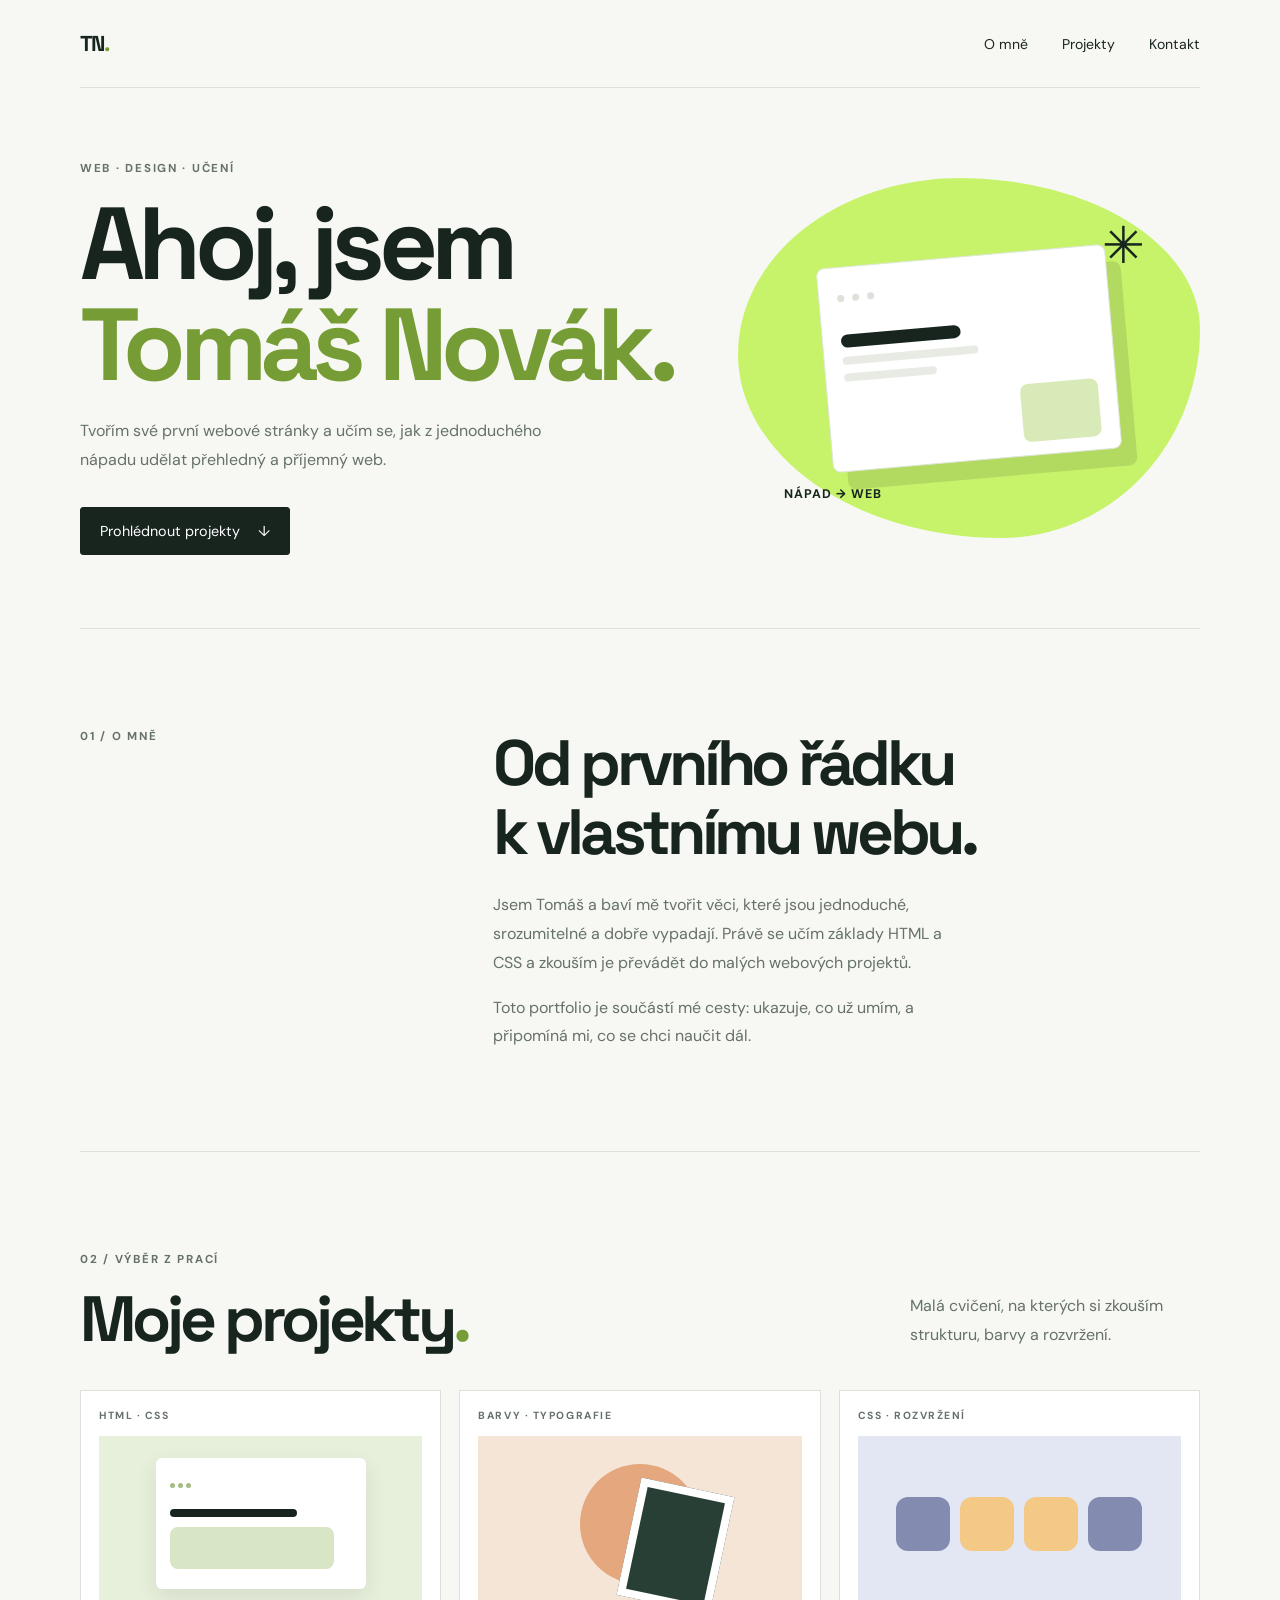
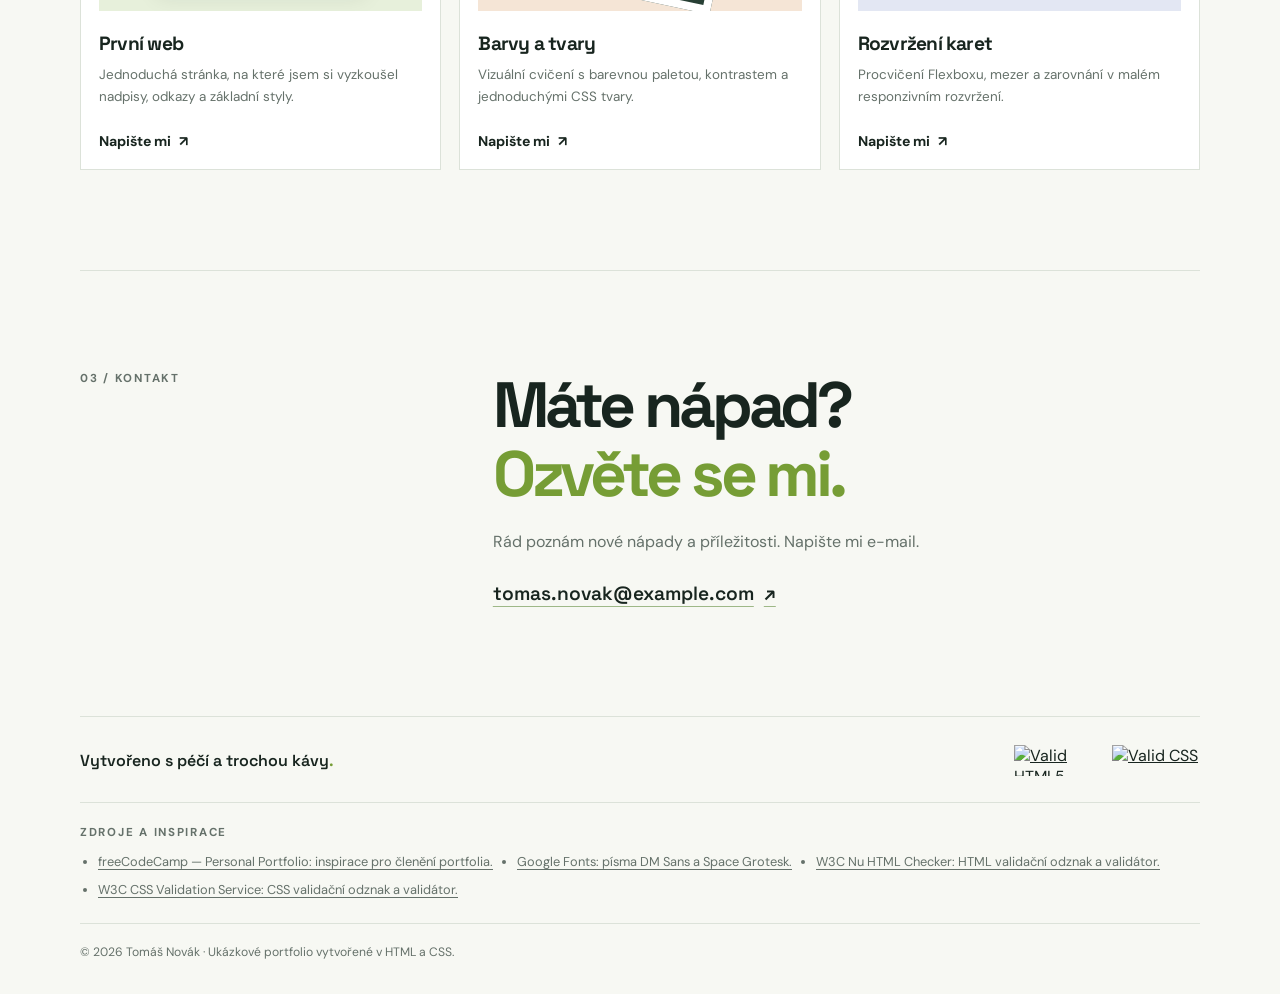
==== index.html @ 4d5adaf0 "first commit" ====
<!doctype html>
<html lang="cs">
  <head>
    <meta charset="utf-8">
    <meta name="viewport" content="width=device-width, initial-scale=1">
    <meta name="description" content="Portfolio Tomáše Nováka — první webové projekty a ukázky práce v HTML a CSS.">
    <meta name="theme-color" content="#f7f8f3">
    <title>Tomáš Novák — webové portfolio</title>
    <link rel="stylesheet" href="style.css">
  </head>
  <body>
    <header class="site-header">
      <a class="brand" href="#uvod" aria-label="Tomáš Novák — úvod">TN<span>.</span></a>
      <nav aria-label="Hlavní navigace">
        <a href="#o-mne">O mně</a>
        <a href="#projekty">Projekty</a>
        <a href="#kontakt">Kontakt</a>
      </nav>
    </header>

    <main>
      <section class="hero" id="uvod">
        <div class="hero-copy">
          <p class="eyebrow">WEB · DESIGN · UČENÍ</p>
          <h1>Ahoj, jsem<br><span>Tomáš Novák.</span></h1>
          <p class="intro">Tvořím své první webové stránky a učím se, jak z jednoduchého nápadu udělat přehledný a příjemný web.</p>
          <a class="button" href="#projekty">Prohlédnout projekty <span aria-hidden="true">↓</span></a>
        </div>
        <div class="hero-art" aria-hidden="true">
          <div class="art-card">
            <span class="art-dot"></span>
            <span class="art-dot"></span>
            <span class="art-dot"></span>
            <div class="art-lines">
              <span></span>
              <span></span>
              <span></span>
            </div>
            <div class="art-block"></div>
          </div>
          <span class="art-spark">✳</span>
          <span class="art-caption">nápad → web</span>
        </div>
      </section>

      <section class="about section" id="o-mne">
        <p class="eyebrow">01 / O MNĚ</p>
        <div>
          <h2>Od prvního řádku<br>k vlastnímu webu.</h2>
          <p class="section-copy">Jsem Tomáš a baví mě tvořit věci, které jsou jednoduché, srozumitelné a dobře vypadají. Právě se učím základy HTML a CSS a zkouším je převádět do malých webových projektů.</p>
          <p class="section-copy">Toto portfolio je součástí mé cesty: ukazuje, co už umím, a připomíná mi, co se chci naučit dál.</p>
        </div>
      </section>

      <section class="projects section" id="projekty">
        <div class="section-heading">
          <div>
            <p class="eyebrow">02 / VÝBĚR Z PRACÍ</p>
            <h2>Moje projekty<span>.</span></h2>
          </div>
          <p class="section-copy">Malá cvičení, na kterých si zkouším strukturu, barvy a rozvržení.</p>
        </div>
        <div class="project-grid">
          <article class="project-card project-one">
            <p class="project-number">HTML · CSS</p>
            <div class="project-visual visual-one" aria-hidden="true">
              <span class="visual-window"><i></i><i></i><i></i><b></b><em></em></span>
            </div>
            <h3>První web</h3>
            <p>Jednoduchá stránka, na které jsem si vyzkoušel nadpisy, odkazy a základní styly.</p>
            <a href="#kontakt">Napište mi <span aria-hidden="true">↗</span></a>
          </article>
          <article class="project-card project-two">
            <p class="project-number">BARVY · TYPOGRAFIE</p>
            <div class="project-visual visual-two" aria-hidden="true">
              <span class="visual-circle"></span>
              <span class="visual-card"></span>
            </div>
            <h3>Barvy a tvary</h3>
            <p>Vizuální cvičení s barevnou paletou, kontrastem a jednoduchými CSS tvary.</p>
            <a href="#kontakt">Napište mi <span aria-hidden="true">↗</span></a>
          </article>
          <article class="project-card project-three">
            <p class="project-number">CSS · ROZVRŽENÍ</p>
            <div class="project-visual visual-three" aria-hidden="true">
              <span class="visual-tile"></span>
              <span class="visual-tile"></span>
              <span class="visual-tile"></span>
              <span class="visual-tile"></span>
            </div>
            <h3>Rozvržení karet</h3>
            <p>Procvičení Flexboxu, mezer a zarovnání v malém responzivním rozvržení.</p>
            <a href="#kontakt">Napište mi <span aria-hidden="true">↗</span></a>
          </article>
        </div>
      </section>

      <section class="contact section" id="kontakt">
        <p class="eyebrow">03 / KONTAKT</p>
        <div class="contact-content">
          <h2>Máte nápad?<br><span>Ozvěte se mi.</span></h2>
          <p>Rád poznám nové nápady a příležitosti. Napište mi e-mail.</p>
          <a class="contact-link" href="mailto:tomas.novak@example.com">tomas.novak@example.com <span aria-hidden="true">↗</span></a>
        </div>
      </section>
    </main>

    <footer class="site-footer">
      <div class="footer-top">
        <p>Vytvořeno s péčí a trochou kávy<span>.</span></p>
        <div class="validation">
          <a href="https://validator.w3.org/nu/" title="Ověřit HTML na W3C">
            <img src="https://www.w3.org/Icons/valid-html5" alt="Valid HTML5" width="88" height="31">
          </a>
          <a href="https://jigsaw.w3.org/css-validator/" title="Ověřit CSS na W3C">
            <img src="https://jigsaw.w3.org/css-validator/images/vcss" alt="Valid CSS" width="88" height="31">
          </a>
        </div>
      </div>
      <div class="sources">
        <p class="eyebrow">ZDROJE A INSPIRACE</p>
        <ul>
          <li><a href="https://personal-portfolio.freecodecamp.rocks/">freeCodeCamp — Personal Portfolio: inspirace pro členění portfolia.</a></li>
          <li><a href="https://fonts.google.com/">Google Fonts: písma DM Sans a Space Grotesk.</a></li>
          <li><a href="https://validator.w3.org/nu/">W3C Nu HTML Checker: HTML validační odznak a validátor.</a></li>
          <li><a href="https://jigsaw.w3.org/css-validator/">W3C CSS Validation Service: CSS validační odznak a validátor.</a></li>
        </ul>
      </div>
      <p class="copyright">© 2026 Tomáš Novák · Ukázkové portfolio vytvořené v HTML a CSS.</p>
    </footer>
  </body>
</html>
---- style.css ----
@import url("https://fonts.googleapis.com/css2?family=DM+Sans:wght@400;500;600;700&family=Space+Grotesk:wght@400;500;600;700&display=swap");

:root {
  color-scheme: light;
  --ink: #18251f;
  --muted: #65716a;
  --paper: #f7f8f3;
  --green: #c7f36b;
  --line: #dce2d9;
  font-family: "DM Sans", sans-serif;
  scroll-behavior: smooth;
}

* {
  box-sizing: border-box;
}

body {
  margin: 0;
  background: var(--paper);
  color: var(--ink);
}

a {
  color: inherit;
}

.site-header,
.site-footer,
main {
  width: min(1120px, calc(100% - 64px));
  margin-inline: auto;
}

.site-header {
  min-height: 88px;
  display: flex;
  align-items: center;
  justify-content: space-between;
  border-bottom: 1px solid var(--line);
}

.brand {
  font-family: "Space Grotesk", sans-serif;
  font-size: 1.35rem;
  font-weight: 700;
  letter-spacing: -0.07em;
  text-decoration: none;
}

.brand:hover {
  color: #769d35;
}

.brand span,
.section-heading h2 span,
.site-footer .footer-top p span {
  color: #769d35;
}

nav {
  display: flex;
  gap: 34px;
}

nav a,
.project-card a {
  font-size: 0.88rem;
  text-decoration: none;
}

nav a:hover,
.project-card a:hover,
.contact-link:hover {
  text-decoration: underline;
  text-underline-offset: 4px;
}

a:focus-visible {
  outline: 3px solid #769d35;
  outline-offset: 4px;
}

.hero {
  min-height: 540px;
  display: grid;
  grid-template-columns: 1.15fr 0.85fr;
  align-items: center;
  gap: 32px;
  padding-block: 70px;
}

.eyebrow,
.project-number {
  margin: 0 0 18px;
  color: var(--muted);
  font-size: 0.72rem;
  font-weight: 700;
  letter-spacing: 0.15em;
}

h1,
h2,
h3,
p {
  margin-top: 0;
}

h1,
h2 {
  font-family: "Space Grotesk", sans-serif;
  letter-spacing: -0.065em;
}

h1 {
  margin-bottom: 22px;
  font-size: clamp(3.6rem, 8vw, 6.7rem);
  line-height: 0.98;
}

h1 span,
.contact h2 span {
  color: #769d35;
}

.intro,
.section-copy {
  max-width: 470px;
  color: var(--muted);
  font-size: 1rem;
  line-height: 1.8;
}

.button {
  display: inline-flex;
  align-items: center;
  gap: 18px;
  margin-top: 16px;
  padding: 14px 19px;
  border: 1px solid var(--ink);
  border-radius: 3px;
  background: var(--ink);
  color: white;
  font-size: 0.9rem;
  text-decoration: none;
  transition: background-color 160ms ease, color 160ms ease;
}

.button:hover {
  background: transparent;
  color: var(--ink);
}

.hero-art {
  position: relative;
  min-height: 360px;
  display: grid;
  place-items: center;
  background: var(--green);
  border-radius: 48% 52% 43% 57% / 49% 42% 58% 51%;
}

.art-card {
  width: min(290px, 72%);
  height: 205px;
  padding: 18px;
  border: 1px solid #dfe6dc;
  border-radius: 8px;
  background: #fff;
  box-shadow: 14px 18px 0 rgb(24 37 31 / 12%);
  transform: rotate(-5deg);
}

.art-dot {
  display: inline-block;
  width: 7px;
  height: 7px;
  margin-right: 4px;
  border-radius: 50%;
  background: #dce2d9;
}

.art-lines {
  display: grid;
  gap: 9px;
  width: 54%;
  margin-top: 28px;
}

.art-lines span,
.art-block {
  display: block;
  height: 8px;
  border-radius: 8px;
  background: #e7ebe3;
}

.art-lines span:first-child {
  width: 88%;
  height: 13px;
  background: var(--ink);
}

.art-lines span:last-child {
  width: 68%;
}

.art-block {
  width: 78px;
  height: 58px;
  margin: 18px 0 0 auto;
  background: #d9eab9;
}

.art-spark {
  position: absolute;
  top: 34px;
  right: 12%;
  font-size: 3.2rem;
}

.art-caption {
  position: absolute;
  bottom: 36px;
  left: 10%;
  font-size: 0.78rem;
  font-weight: 700;
  letter-spacing: 0.08em;
  text-transform: uppercase;
}

.section {
  padding-block: 100px;
  border-top: 1px solid var(--line);
}

.about {
  display: grid;
  grid-template-columns: 0.7fr 1.3fr;
  gap: 32px;
}

h2 {
  margin-bottom: 24px;
  font-size: clamp(2.5rem, 5vw, 4rem);
  line-height: 1.08;
}

.about .section-copy + .section-copy {
  margin-bottom: 0;
}

.section-heading {
  display: flex;
  align-items: end;
  justify-content: space-between;
  gap: 32px;
  margin-bottom: 36px;
}

.section-heading h2 {
  margin-bottom: 0;
}

.section-heading .section-copy {
  max-width: 290px;
  margin-bottom: 5px;
}

.project-grid {
  display: grid;
  grid-template-columns: repeat(3, 1fr);
  gap: 18px;
}

.project-card {
  padding: 18px;
  border: 1px solid var(--line);
  background: #fff;
  transition: border-color 160ms ease, transform 160ms ease;
}

.project-card:hover {
  border-color: #9eb887;
  transform: translateY(-4px);
}

.project-number {
  margin-bottom: 14px;
  font-size: 0.65rem;
}

.project-visual {
  height: 175px;
  display: flex;
  align-items: center;
  justify-content: center;
  overflow: hidden;
  margin-bottom: 20px;
}

.visual-one {
  background: #e7f0db;
}

.visual-window {
  position: relative;
  width: 65%;
  height: 75%;
  padding: 14px;
  border-radius: 6px;
  background: white;
  box-shadow: 0 8px 22px rgb(24 37 31 / 9%);
}

.visual-window i {
  display: inline-block;
  width: 5px;
  height: 5px;
  margin-right: 3px;
  border-radius: 50%;
  background: #a4bc83;
}

.visual-window b,
.visual-window em {
  display: block;
  width: 70%;
  height: 8px;
  margin-top: 16px;
  border-radius: 8px;
  background: var(--ink);
}

.visual-window em {
  width: 90%;
  height: 42px;
  margin-top: 10px;
  background: #d8e6c6;
}

.visual-two {
  position: relative;
  background: #f5e5d6;
}

.visual-circle {
  width: 120px;
  height: 120px;
  border-radius: 50%;
  background: #e4a77e;
}

.visual-card {
  position: absolute;
  width: 95px;
  height: 120px;
  margin: 45px 0 0 72px;
  border: 8px solid white;
  background: #273f34;
  transform: rotate(12deg);
}

.visual-three {
  flex-wrap: wrap;
  gap: 10px;
  padding: 30px;
  background: #e3e7f3;
}

.visual-tile {
  width: 54px;
  height: 54px;
  border-radius: 12px;
  background: #848bb0;
}

.visual-tile:nth-child(2),
.visual-tile:nth-child(3) {
  background: #f4c985;
}

.project-card h3 {
  margin-bottom: 8px;
  font-family: "Space Grotesk", sans-serif;
  font-size: 1.2rem;
  letter-spacing: -0.04em;
}

.project-card > p:not(.project-number) {
  min-height: 48px;
  margin-bottom: 18px;
  color: var(--muted);
  font-size: 0.84rem;
  line-height: 1.6;
}

.project-card a {
  display: inline-flex;
  gap: 8px;
  font-weight: 700;
}

.contact {
  display: grid;
  grid-template-columns: 0.7fr 1.3fr;
  gap: 32px;
  padding-bottom: 110px;
}

.contact h2 {
  margin-bottom: 18px;
}

.contact-content > p {
  color: var(--muted);
  line-height: 1.7;
}

.contact-link {
  display: inline-flex;
  gap: 10px;
  margin-top: 10px;
  font-family: "Space Grotesk", sans-serif;
  font-size: 1.2rem;
  font-weight: 600;
  text-decoration-color: #9eb887;
  text-underline-offset: 6px;
}

.site-footer {
  padding-block: 28px 34px;
  border-top: 1px solid var(--line);
}

.footer-top {
  display: flex;
  align-items: center;
  justify-content: space-between;
  gap: 24px;
  padding-bottom: 26px;
}

.footer-top > p {
  margin: 0;
  font-family: "Space Grotesk", sans-serif;
  font-weight: 600;
}

.validation {
  display: flex;
  align-items: center;
  gap: 10px;
}

.validation img {
  display: block;
  width: 88px;
  height: 31px;
}

.sources {
  padding: 22px 0;
  border-top: 1px solid var(--line);
  border-bottom: 1px solid var(--line);
}

.sources .eyebrow {
  margin-bottom: 12px;
}

.sources ul {
  display: flex;
  flex-wrap: wrap;
  gap: 8px 24px;
  margin: 0;
  padding-left: 18px;
  color: var(--muted);
  font-size: 0.8rem;
  line-height: 1.6;
}

.sources a {
  text-underline-offset: 3px;
}

.copyright {
  margin: 20px 0 0;
  color: var(--muted);
  font-size: 0.76rem;
}

@media (max-width: 760px) {
  .site-header,
  .site-footer,
  main {
    width: min(100% - 36px, 560px);
  }

  .site-header {
    min-height: 72px;
  }

  nav {
    gap: 16px;
  }

  nav a {
    font-size: 0.78rem;
  }

  .hero {
    min-height: auto;
    grid-template-columns: 1fr;
    padding-block: 64px;
  }

  .hero-art {
    min-height: 300px;
    margin-top: 18px;
  }

  .section {
    padding-block: 70px;
  }

  .about,
  .contact {
    grid-template-columns: 1fr;
    gap: 16px;
  }

  .section-heading {
    align-items: start;
    flex-direction: column;
    gap: 12px;
  }

  .project-grid {
    grid-template-columns: 1fr;
  }

  .project-visual {
    height: 210px;
  }
}

@media (max-width: 420px) {
  .site-header,
  .site-footer,
  main {
    width: calc(100% - 32px);
  }

  nav {
    gap: 11px;
  }

  nav a {
    font-size: 0.72rem;
  }

  .footer-top {
    align-items: flex-start;
    flex-direction: column;
  }

  .sources ul {
    flex-direction: column;
  }
}

@media (prefers-reduced-motion: reduce) {
  *,
  *::before,
  *::after {
    scroll-behavior: auto !important;
    transition-duration: 0.01ms !important;
  }
}
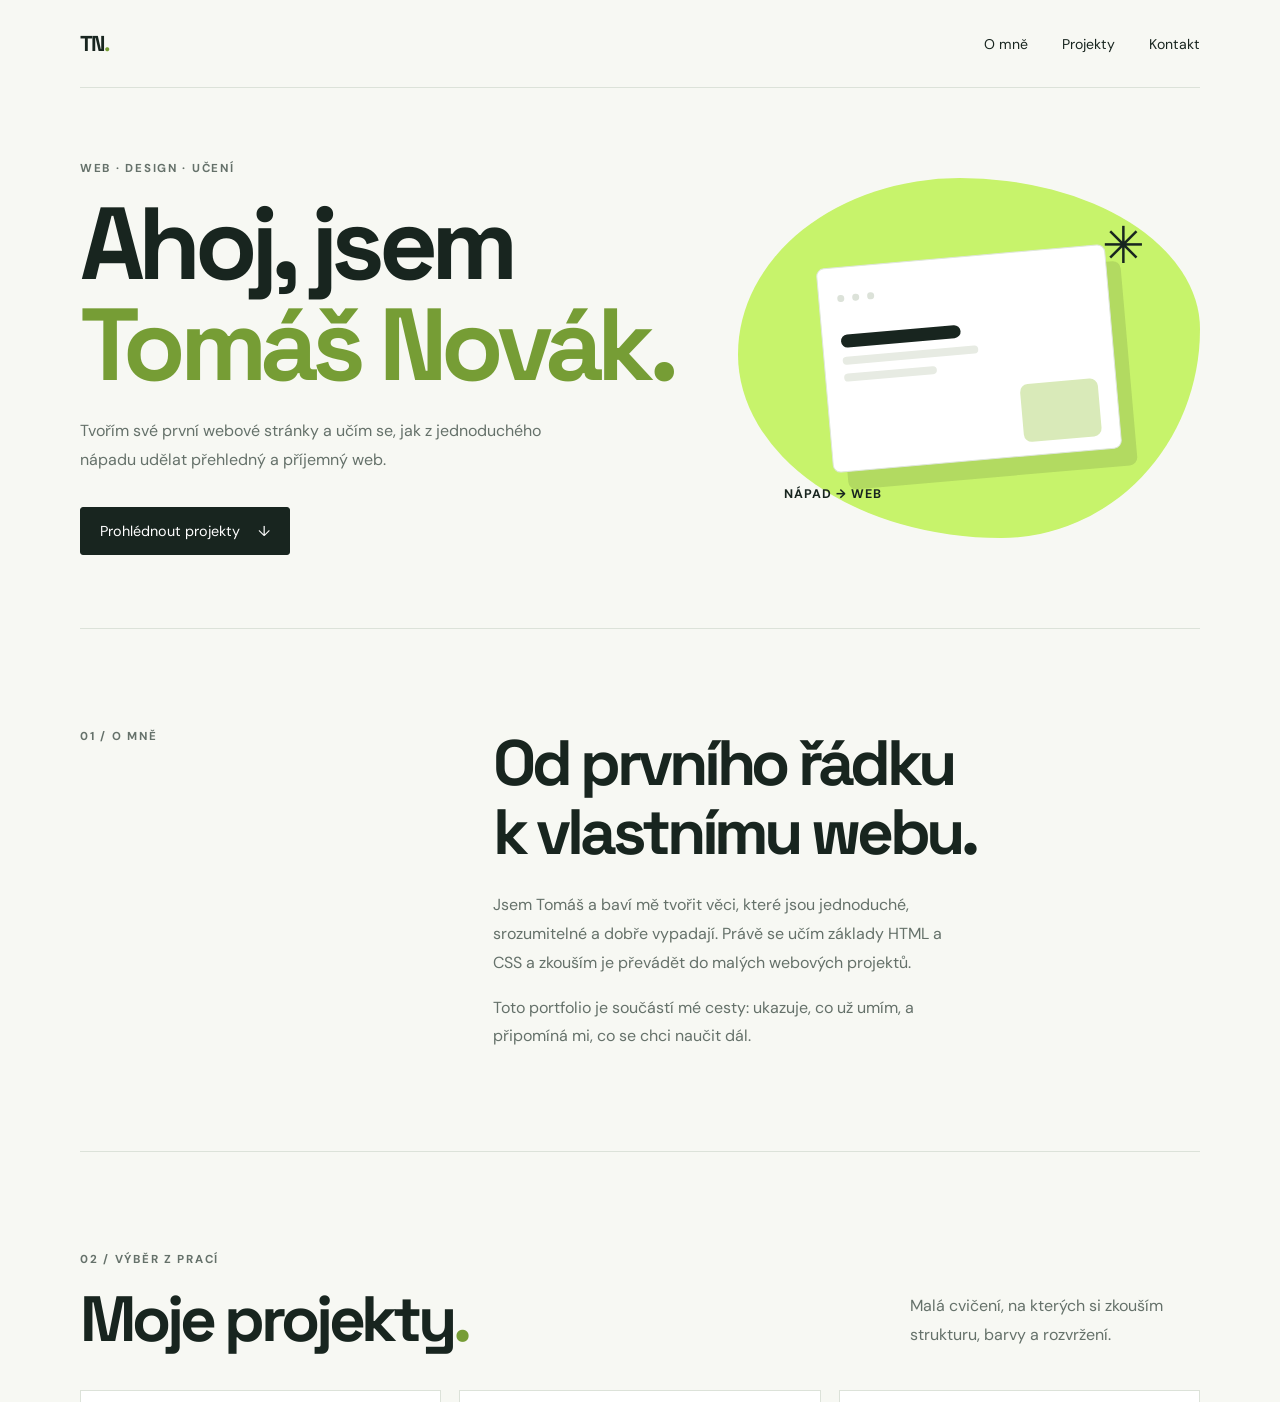
==== commit ad222f09: "update website" ====
--- a/index.html
+++ b/index.html
@@ -3,130 +3,10 @@
   <head>
     <meta charset="utf-8">
     <meta name="viewport" content="width=device-width, initial-scale=1">
-    <meta name="description" content="Portfolio Tomáše Nováka — první webové projekty a ukázky práce v HTML a CSS.">
-    <meta name="theme-color" content="#f7f8f3">
-    <title>Tomáš Novák — webové portfolio</title>
-    <link rel="stylesheet" href="style.css">
+    <meta http-equiv="refresh" content="0; url=portfolio.html">
+    <title>Přesměrování na portfolio</title>
   </head>
   <body>
-    <header class="site-header">
-      <a class="brand" href="#uvod" aria-label="Tomáš Novák — úvod">TN<span>.</span></a>
-      <nav aria-label="Hlavní navigace">
-        <a href="#o-mne">O mně</a>
-        <a href="#projekty">Projekty</a>
-        <a href="#kontakt">Kontakt</a>
-      </nav>
-    </header>
-
-    <main>
-      <section class="hero" id="uvod">
-        <div class="hero-copy">
-          <p class="eyebrow">WEB · DESIGN · UČENÍ</p>
-          <h1>Ahoj, jsem<br><span>Tomáš Novák.</span></h1>
-          <p class="intro">Tvořím své první webové stránky a učím se, jak z jednoduchého nápadu udělat přehledný a příjemný web.</p>
-          <a class="button" href="#projekty">Prohlédnout projekty <span aria-hidden="true">↓</span></a>
-        </div>
-        <div class="hero-art" aria-hidden="true">
-          <div class="art-card">
-            <span class="art-dot"></span>
-            <span class="art-dot"></span>
-            <span class="art-dot"></span>
-            <div class="art-lines">
-              <span></span>
-              <span></span>
-              <span></span>
-            </div>
-            <div class="art-block"></div>
-          </div>
-          <span class="art-spark">✳</span>
-          <span class="art-caption">nápad → web</span>
-        </div>
-      </section>
-
-      <section class="about section" id="o-mne">
-        <p class="eyebrow">01 / O MNĚ</p>
-        <div>
-          <h2>Od prvního řádku<br>k vlastnímu webu.</h2>
-          <p class="section-copy">Jsem Tomáš a baví mě tvořit věci, které jsou jednoduché, srozumitelné a dobře vypadají. Právě se učím základy HTML a CSS a zkouším je převádět do malých webových projektů.</p>
-          <p class="section-copy">Toto portfolio je součástí mé cesty: ukazuje, co už umím, a připomíná mi, co se chci naučit dál.</p>
-        </div>
-      </section>
-
-      <section class="projects section" id="projekty">
-        <div class="section-heading">
-          <div>
-            <p class="eyebrow">02 / VÝBĚR Z PRACÍ</p>
-            <h2>Moje projekty<span>.</span></h2>
-          </div>
-          <p class="section-copy">Malá cvičení, na kterých si zkouším strukturu, barvy a rozvržení.</p>
-        </div>
-        <div class="project-grid">
-          <article class="project-card project-one">
-            <p class="project-number">HTML · CSS</p>
-            <div class="project-visual visual-one" aria-hidden="true">
-              <span class="visual-window"><i></i><i></i><i></i><b></b><em></em></span>
-            </div>
-            <h3>První web</h3>
-            <p>Jednoduchá stránka, na které jsem si vyzkoušel nadpisy, odkazy a základní styly.</p>
-            <a href="#kontakt">Napište mi <span aria-hidden="true">↗</span></a>
-          </article>
-          <article class="project-card project-two">
-            <p class="project-number">BARVY · TYPOGRAFIE</p>
-            <div class="project-visual visual-two" aria-hidden="true">
-              <span class="visual-circle"></span>
-              <span class="visual-card"></span>
-            </div>
-            <h3>Barvy a tvary</h3>
-            <p>Vizuální cvičení s barevnou paletou, kontrastem a jednoduchými CSS tvary.</p>
-            <a href="#kontakt">Napište mi <span aria-hidden="true">↗</span></a>
-          </article>
-          <article class="project-card project-three">
-            <p class="project-number">CSS · ROZVRŽENÍ</p>
-            <div class="project-visual visual-three" aria-hidden="true">
-              <span class="visual-tile"></span>
-              <span class="visual-tile"></span>
-              <span class="visual-tile"></span>
-              <span class="visual-tile"></span>
-            </div>
-            <h3>Rozvržení karet</h3>
-            <p>Procvičení Flexboxu, mezer a zarovnání v malém responzivním rozvržení.</p>
-            <a href="#kontakt">Napište mi <span aria-hidden="true">↗</span></a>
-          </article>
-        </div>
-      </section>
-
-      <section class="contact section" id="kontakt">
-        <p class="eyebrow">03 / KONTAKT</p>
-        <div class="contact-content">
-          <h2>Máte nápad?<br><span>Ozvěte se mi.</span></h2>
-          <p>Rád poznám nové nápady a příležitosti. Napište mi e-mail.</p>
-          <a class="contact-link" href="mailto:tomas.novak@example.com">tomas.novak@example.com <span aria-hidden="true">↗</span></a>
-        </div>
-      </section>
-    </main>
-
-    <footer class="site-footer">
-      <div class="footer-top">
-        <p>Vytvořeno s péčí a trochou kávy<span>.</span></p>
-        <div class="validation">
-          <a href="https://validator.w3.org/nu/" title="Ověřit HTML na W3C">
-            <img src="https://www.w3.org/Icons/valid-html5" alt="Valid HTML5" width="88" height="31">
-          </a>
-          <a href="https://jigsaw.w3.org/css-validator/" title="Ověřit CSS na W3C">
-            <img src="https://jigsaw.w3.org/css-validator/images/vcss" alt="Valid CSS" width="88" height="31">
-          </a>
-        </div>
-      </div>
-      <div class="sources">
-        <p class="eyebrow">ZDROJE A INSPIRACE</p>
-        <ul>
-          <li><a href="https://personal-portfolio.freecodecamp.rocks/">freeCodeCamp — Personal Portfolio: inspirace pro členění portfolia.</a></li>
-          <li><a href="https://fonts.google.com/">Google Fonts: písma DM Sans a Space Grotesk.</a></li>
-          <li><a href="https://validator.w3.org/nu/">W3C Nu HTML Checker: HTML validační odznak a validátor.</a></li>
-          <li><a href="https://jigsaw.w3.org/css-validator/">W3C CSS Validation Service: CSS validační odznak a validátor.</a></li>
-        </ul>
-      </div>
-      <p class="copyright">© 2026 Tomáš Novák · Ukázkové portfolio vytvořené v HTML a CSS.</p>
-    </footer>
+    <p>Pokračujte na <a href="portfolio.html">portfolio Tomáše Nováka</a>.</p>
   </body>
 </html>
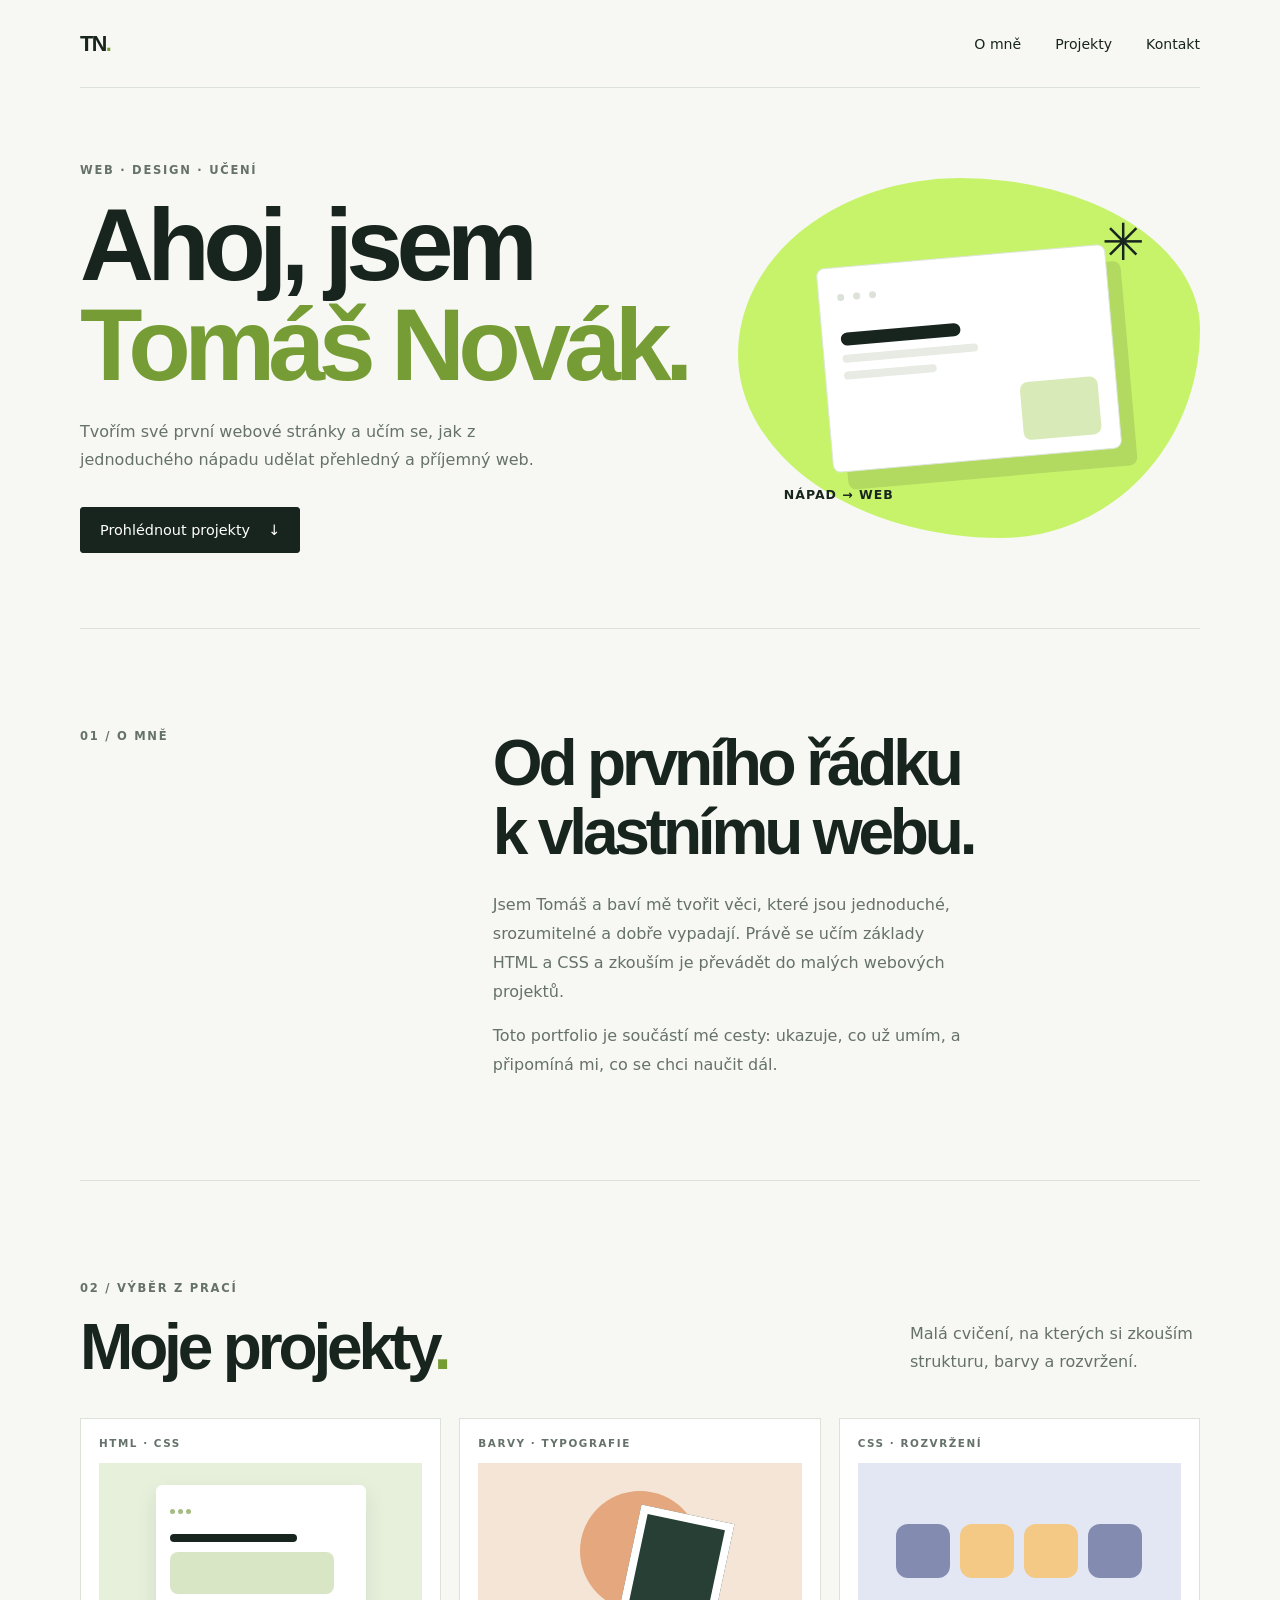
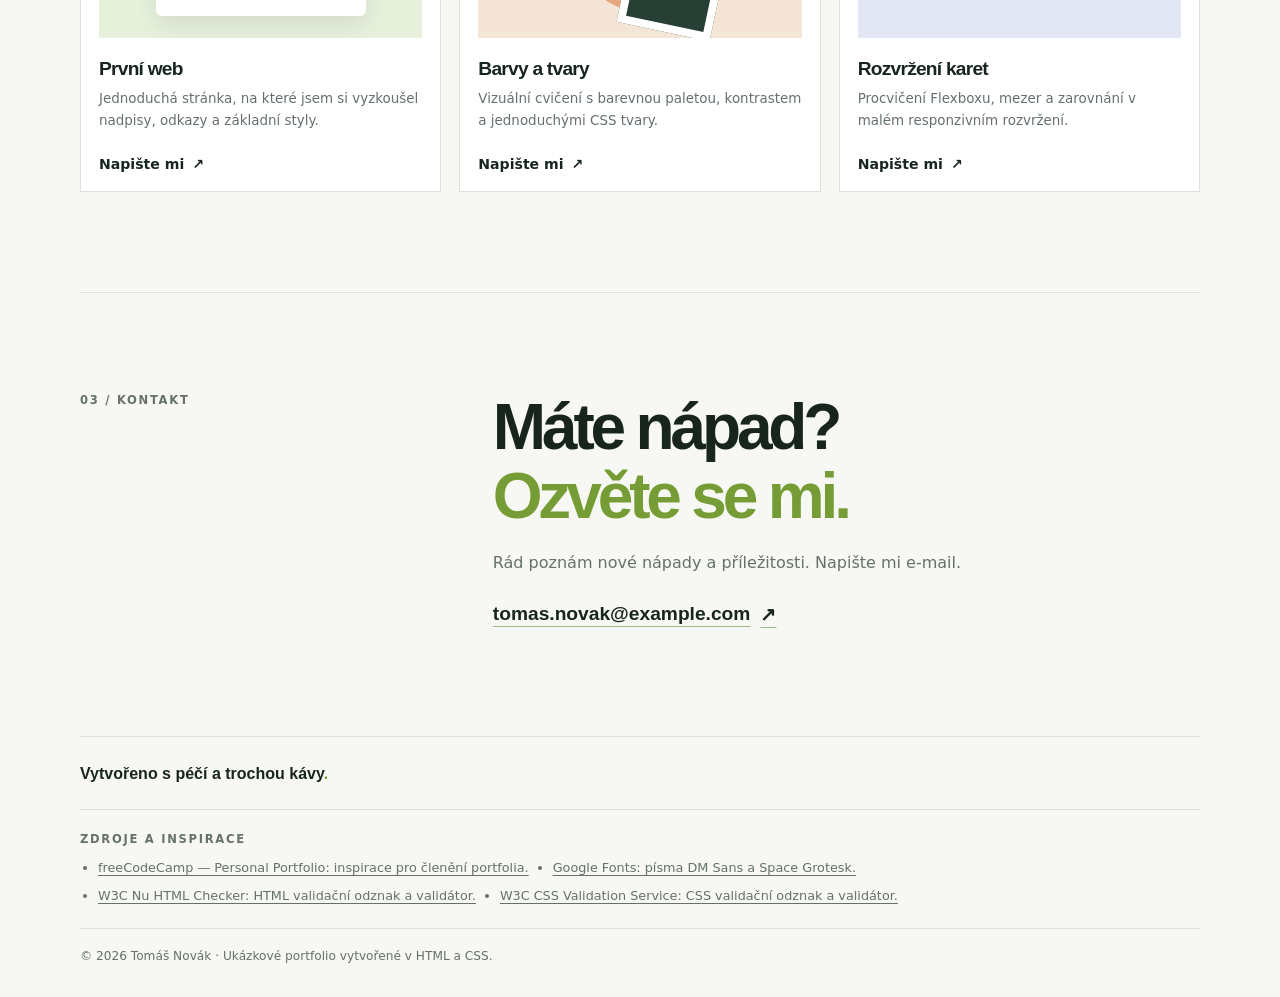
==== commit a0ad1534: "změna na responzivní stránku" ====
--- a/index.html
+++ b/index.html
@@ -3,10 +3,122 @@
   <head>
     <meta charset="utf-8">
     <meta name="viewport" content="width=device-width, initial-scale=1">
-    <meta http-equiv="refresh" content="0; url=portfolio.html">
-    <title>Přesměrování na portfolio</title>
+    <meta name="description" content="Portfolio Tomáše Nováka — první webové projekty a ukázky práce v HTML a CSS.">
+    <meta name="theme-color" content="#f7f8f3">
+    <title>Tomáš Novák — webové portfolio</title>
+    <link rel="stylesheet" href="./style.css">
   </head>
   <body>
-    <p>Pokračujte na <a href="portfolio.html">portfolio Tomáše Nováka</a>.</p>
+    <header class="site-header">
+      <a class="brand" href="#uvod" aria-label="Tomáš Novák — úvod">TN<span>.</span></a>
+      <nav aria-label="Hlavní navigace">
+        <a href="#o-mne">O mně</a>
+        <a href="#projekty">Projekty</a>
+        <a href="#kontakt">Kontakt</a>
+      </nav>
+    </header>
+
+    <main>
+      <section class="hero" id="uvod">
+        <div class="hero-copy">
+          <p class="eyebrow">WEB · DESIGN · UČENÍ</p>
+          <h1>Ahoj, jsem<br><span>Tomáš Novák.</span></h1>
+          <p class="intro">Tvořím své první webové stránky a učím se, jak z jednoduchého nápadu udělat přehledný a příjemný web.</p>
+          <a class="button" href="#projekty">Prohlédnout projekty <span aria-hidden="true">↓</span></a>
+        </div>
+        <div class="hero-art" aria-hidden="true">
+          <div class="art-card">
+            <span class="art-dot"></span>
+            <span class="art-dot"></span>
+            <span class="art-dot"></span>
+            <div class="art-lines">
+              <span></span>
+              <span></span>
+              <span></span>
+            </div>
+            <div class="art-block"></div>
+          </div>
+          <span class="art-spark">✳</span>
+          <span class="art-caption">nápad → web</span>
+        </div>
+      </section>
+
+      <section class="about section" id="o-mne">
+        <p class="eyebrow">01 / O MNĚ</p>
+        <div>
+          <h2>Od prvního řádku<br>k vlastnímu webu.</h2>
+          <p class="section-copy">Jsem Tomáš a baví mě tvořit věci, které jsou jednoduché, srozumitelné a dobře vypadají. Právě se učím základy HTML a CSS a zkouším je převádět do malých webových projektů.</p>
+          <p class="section-copy">Toto portfolio je součástí mé cesty: ukazuje, co už umím, a připomíná mi, co se chci naučit dál.</p>
+        </div>
+      </section>
+
+      <section class="projects section" id="projekty">
+        <div class="section-heading">
+          <div>
+            <p class="eyebrow">02 / VÝBĚR Z PRACÍ</p>
+            <h2>Moje projekty<span>.</span></h2>
+          </div>
+          <p class="section-copy">Malá cvičení, na kterých si zkouším strukturu, barvy a rozvržení.</p>
+        </div>
+        <div class="project-grid">
+          <article class="project-card project-one">
+            <p class="project-number">HTML · CSS</p>
+            <div class="project-visual visual-one" aria-hidden="true">
+              <span class="visual-window"><i></i><i></i><i></i><b></b><em></em></span>
+            </div>
+            <h3>První web</h3>
+            <p>Jednoduchá stránka, na které jsem si vyzkoušel nadpisy, odkazy a základní styly.</p>
+            <a href="#kontakt">Napište mi <span aria-hidden="true">↗</span></a>
+          </article>
+          <article class="project-card project-two">
+            <p class="project-number">BARVY · TYPOGRAFIE</p>
+            <div class="project-visual visual-two" aria-hidden="true">
+              <span class="visual-circle"></span>
+              <span class="visual-card"></span>
+            </div>
+            <h3>Barvy a tvary</h3>
+            <p>Vizuální cvičení s barevnou paletou, kontrastem a jednoduchými CSS tvary.</p>
+            <a href="#kontakt">Napište mi <span aria-hidden="true">↗</span></a>
+          </article>
+          <article class="project-card project-three">
+            <p class="project-number">CSS · ROZVRŽENÍ</p>
+            <div class="project-visual visual-three" aria-hidden="true">
+              <span class="visual-tile"></span>
+              <span class="visual-tile"></span>
+              <span class="visual-tile"></span>
+              <span class="visual-tile"></span>
+            </div>
+            <h3>Rozvržení karet</h3>
+            <p>Procvičení Flexboxu, mezer a zarovnání v malém responzivním rozvržení.</p>
+            <a href="#kontakt">Napište mi <span aria-hidden="true">↗</span></a>
+          </article>
+        </div>
+      </section>
+
+      <section class="contact section" id="kontakt">
+        <p class="eyebrow">03 / KONTAKT</p>
+        <div class="contact-content">
+          <h2>Máte nápad?<br><span>Ozvěte se mi.</span></h2>
+          <p>Rád poznám nové nápady a příležitosti. Napište mi e-mail.</p>
+          <a class="contact-link" href="mailto:tomas.novak@example.com">tomas.novak@example.com <span aria-hidden="true">↗</span></a>
+        </div>
+      </section>
+    </main>
+
+    <footer class="site-footer">
+      <div class="footer-top">
+        <p>Vytvořeno s péčí a trochou kávy<span>.</span></p>
+      </div>
+      <div class="sources">
+        <p class="eyebrow">ZDROJE A INSPIRACE</p>
+        <ul>
+          <li><a href="https://personal-portfolio.freecodecamp.rocks/">freeCodeCamp — Personal Portfolio: inspirace pro členění portfolia.</a></li>
+          <li><a href="https://fonts.google.com/">Google Fonts: písma DM Sans a Space Grotesk.</a></li>
+          <li><a href="https://validator.w3.org/nu/">W3C Nu HTML Checker: HTML validační odznak a validátor.</a></li>
+          <li><a href="https://jigsaw.w3.org/css-validator/">W3C CSS Validation Service: CSS validační odznak a validátor.</a></li>
+        </ul>
+      </div>
+      <p class="copyright">© 2026 Tomáš Novák · Ukázkové portfolio vytvořené v HTML a CSS.</p>
+    </footer>
   </body>
 </html>
--- a/style.css
+++ b/style.css
@@ -0,0 +1,585 @@
+:root {
+  color-scheme: light;
+  --ink: #18251f;
+  --muted: #65716a;
+  --paper: #f7f8f3;
+  --green: #c7f36b;
+  --line: #dce2d9;
+  font-family: "DM Sans", system-ui, -apple-system, "Segoe UI", sans-serif;
+  scroll-behavior: smooth;
+}
+
+* {
+  box-sizing: border-box;
+}
+
+body {
+  margin: 0;
+  background: var(--paper);
+  color: var(--ink);
+}
+
+a {
+  color: inherit;
+}
+
+.site-header,
+.site-footer,
+main {
+  width: min(1120px, calc(100% - 64px));
+  margin-inline: auto;
+}
+
+.site-header {
+  min-height: 88px;
+  display: flex;
+  align-items: center;
+  justify-content: space-between;
+  border-bottom: 1px solid var(--line);
+}
+
+.brand {
+  font-family: "Space Grotesk", sans-serif;
+  font-size: 1.35rem;
+  font-weight: 700;
+  letter-spacing: -0.07em;
+  text-decoration: none;
+}
+
+.brand:hover {
+  color: #769d35;
+}
+
+.brand span,
+.section-heading h2 span,
+.site-footer .footer-top p span {
+  color: #769d35;
+}
+
+nav {
+  display: flex;
+  gap: 34px;
+}
+
+nav a,
+.project-card a {
+  font-size: 0.88rem;
+  text-decoration: none;
+}
+
+nav a:hover,
+.project-card a:hover,
+.contact-link:hover {
+  text-decoration: underline;
+  text-underline-offset: 4px;
+}
+
+a:focus-visible {
+  outline: 3px solid #769d35;
+  outline-offset: 4px;
+}
+
+.hero {
+  min-height: 540px;
+  display: grid;
+  grid-template-columns: 1.15fr 0.85fr;
+  align-items: center;
+  gap: 32px;
+  padding-block: 70px;
+}
+
+.eyebrow,
+.project-number {
+  margin: 0 0 18px;
+  color: var(--muted);
+  font-size: 0.72rem;
+  font-weight: 700;
+  letter-spacing: 0.15em;
+}
+
+h1,
+h2,
+h3,
+p {
+  margin-top: 0;
+}
+
+h1,
+h2 {
+  font-family: "Space Grotesk", "Segoe UI", sans-serif;
+  letter-spacing: -0.065em;
+}
+
+h1 {
+  margin-bottom: 22px;
+  font-size: clamp(3.6rem, 8vw, 6.7rem);
+  line-height: 0.98;
+}
+
+h1 span,
+.contact h2 span {
+  color: #769d35;
+}
+
+.intro,
+.section-copy {
+  max-width: 470px;
+  color: var(--muted);
+  font-size: 1rem;
+  line-height: 1.8;
+}
+
+.button {
+  display: inline-flex;
+  align-items: center;
+  gap: 18px;
+  margin-top: 16px;
+  padding: 14px 19px;
+  border: 1px solid var(--ink);
+  border-radius: 3px;
+  background: var(--ink);
+  color: white;
+  font-size: 0.9rem;
+  text-decoration: none;
+  transition: background-color 160ms ease, color 160ms ease;
+}
+
+.button:hover {
+  background: transparent;
+  color: var(--ink);
+}
+
+.hero-art {
+  position: relative;
+  min-height: 360px;
+  display: grid;
+  place-items: center;
+  background: var(--green);
+  border-radius: 48% 52% 43% 57% / 49% 42% 58% 51%;
+}
+
+.art-card {
+  width: min(290px, 72%);
+  height: 205px;
+  padding: 18px;
+  border: 1px solid #dfe6dc;
+  border-radius: 8px;
+  background: #fff;
+  box-shadow: 14px 18px 0 rgb(24 37 31 / 12%);
+  transform: rotate(-5deg);
+}
+
+.art-dot {
+  display: inline-block;
+  width: 7px;
+  height: 7px;
+  margin-right: 4px;
+  border-radius: 50%;
+  background: #dce2d9;
+}
+
+.art-lines {
+  display: grid;
+  gap: 9px;
+  width: 54%;
+  margin-top: 28px;
+}
+
+.art-lines span,
+.art-block {
+  display: block;
+  height: 8px;
+  border-radius: 8px;
+  background: #e7ebe3;
+}
+
+.art-lines span:first-child {
+  width: 88%;
+  height: 13px;
+  background: var(--ink);
+}
+
+.art-lines span:last-child {
+  width: 68%;
+}
+
+.art-block {
+  width: 78px;
+  height: 58px;
+  margin: 18px 0 0 auto;
+  background: #d9eab9;
+}
+
+.art-spark {
+  position: absolute;
+  top: 34px;
+  right: 12%;
+  font-size: 3.2rem;
+}
+
+.art-caption {
+  position: absolute;
+  bottom: 36px;
+  left: 10%;
+  font-size: 0.78rem;
+  font-weight: 700;
+  letter-spacing: 0.08em;
+  text-transform: uppercase;
+}
+
+.section {
+  padding-block: 100px;
+  border-top: 1px solid var(--line);
+}
+
+.about {
+  display: grid;
+  grid-template-columns: 0.7fr 1.3fr;
+  gap: 32px;
+}
+
+h2 {
+  margin-bottom: 24px;
+  font-size: clamp(2.5rem, 5vw, 4rem);
+  line-height: 1.08;
+}
+
+.about .section-copy + .section-copy {
+  margin-bottom: 0;
+}
+
+.section-heading {
+  display: flex;
+  align-items: end;
+  justify-content: space-between;
+  gap: 32px;
+  margin-bottom: 36px;
+}
+
+.section-heading h2 {
+  margin-bottom: 0;
+}
+
+.section-heading .section-copy {
+  max-width: 290px;
+  margin-bottom: 5px;
+}
+
+.project-grid {
+  display: grid;
+  grid-template-columns: repeat(3, 1fr);
+  gap: 18px;
+}
+
+.project-card {
+  padding: 18px;
+  border: 1px solid var(--line);
+  background: #fff;
+  transition: border-color 160ms ease, transform 160ms ease;
+}
+
+.project-card:hover {
+  border-color: #9eb887;
+  transform: translateY(-4px);
+}
+
+.project-number {
+  margin-bottom: 14px;
+  font-size: 0.65rem;
+}
+
+.project-visual {
+  height: 175px;
+  display: flex;
+  align-items: center;
+  justify-content: center;
+  overflow: hidden;
+  margin-bottom: 20px;
+}
+
+.visual-one {
+  background: #e7f0db;
+}
+
+.visual-window {
+  position: relative;
+  width: 65%;
+  height: 75%;
+  padding: 14px;
+  border-radius: 6px;
+  background: white;
+  box-shadow: 0 8px 22px rgb(24 37 31 / 9%);
+}
+
+.visual-window i {
+  display: inline-block;
+  width: 5px;
+  height: 5px;
+  margin-right: 3px;
+  border-radius: 50%;
+  background: #a4bc83;
+}
+
+.visual-window b,
+.visual-window em {
+  display: block;
+  width: 70%;
+  height: 8px;
+  margin-top: 16px;
+  border-radius: 8px;
+  background: var(--ink);
+}
+
+.visual-window em {
+  width: 90%;
+  height: 42px;
+  margin-top: 10px;
+  background: #d8e6c6;
+}
+
+.visual-two {
+  position: relative;
+  background: #f5e5d6;
+}
+
+.visual-circle {
+  width: 120px;
+  height: 120px;
+  border-radius: 50%;
+  background: #e4a77e;
+}
+
+.visual-card {
+  position: absolute;
+  width: 95px;
+  height: 120px;
+  margin: 45px 0 0 72px;
+  border: 8px solid white;
+  background: #273f34;
+  transform: rotate(12deg);
+}
+
+.visual-three {
+  flex-wrap: wrap;
+  gap: 10px;
+  padding: 30px;
+  background: #e3e7f3;
+}
+
+.visual-tile {
+  width: 54px;
+  height: 54px;
+  border-radius: 12px;
+  background: #848bb0;
+}
+
+.visual-tile:nth-child(2),
+.visual-tile:nth-child(3) {
+  background: #f4c985;
+}
+
+.project-card h3 {
+  margin-bottom: 8px;
+  font-family: "Space Grotesk", "Segoe UI", sans-serif;
+  font-size: 1.2rem;
+  letter-spacing: -0.04em;
+}
+
+.project-card > p:not(.project-number) {
+  min-height: 48px;
+  margin-bottom: 18px;
+  color: var(--muted);
+  font-size: 0.84rem;
+  line-height: 1.6;
+}
+
+.project-card a {
+  display: inline-flex;
+  gap: 8px;
+  font-weight: 700;
+}
+
+.contact {
+  display: grid;
+  grid-template-columns: 0.7fr 1.3fr;
+  gap: 32px;
+  padding-bottom: 110px;
+}
+
+.contact h2 {
+  margin-bottom: 18px;
+}
+
+.contact-content > p {
+  color: var(--muted);
+  line-height: 1.7;
+}
+
+.contact-link {
+  display: inline-flex;
+  gap: 10px;
+  margin-top: 10px;
+  font-family: "Space Grotesk", "Segoe UI", sans-serif;
+  font-size: 1.2rem;
+  font-weight: 600;
+  text-decoration-color: #9eb887;
+  text-underline-offset: 6px;
+}
+
+.site-footer {
+  padding-block: 28px 34px;
+  border-top: 1px solid var(--line);
+}
+
+.footer-top {
+  display: flex;
+  align-items: center;
+  justify-content: space-between;
+  gap: 24px;
+  padding-bottom: 26px;
+}
+
+.footer-top > p {
+  margin: 0;
+  font-family: "Space Grotesk", "Segoe UI", sans-serif;
+  font-weight: 600;
+}
+
+.sources {
+  padding: 22px 0;
+  border-top: 1px solid var(--line);
+  border-bottom: 1px solid var(--line);
+}
+
+.sources .eyebrow {
+  margin-bottom: 12px;
+}
+
+.sources ul {
+  display: flex;
+  flex-wrap: wrap;
+  gap: 8px 24px;
+  margin: 0;
+  padding-left: 18px;
+  color: var(--muted);
+  font-size: 0.8rem;
+  line-height: 1.6;
+}
+
+.sources a {
+  text-underline-offset: 3px;
+}
+
+.copyright {
+  margin: 20px 0 0;
+  color: var(--muted);
+  font-size: 0.76rem;
+}
+
+@media (max-width: 900px) {
+  .project-grid {
+    grid-template-columns: repeat(2, minmax(0, 1fr));
+  }
+
+  .project-three {
+    grid-column: 1 / -1;
+  }
+}
+
+@media (max-width: 760px) {
+  .site-header,
+  .site-footer,
+  main {
+    width: min(100% - 36px, 560px);
+  }
+
+  .site-header {
+    min-height: 72px;
+  }
+
+  nav {
+    gap: 16px;
+  }
+
+  nav a {
+    font-size: 0.78rem;
+  }
+
+  .hero {
+    min-height: auto;
+    grid-template-columns: 1fr;
+    padding-block: 64px;
+  }
+
+  .hero-art {
+    min-height: 300px;
+    margin-top: 18px;
+  }
+
+  .section {
+    padding-block: 70px;
+  }
+
+  .about,
+  .contact {
+    grid-template-columns: 1fr;
+    gap: 16px;
+  }
+
+  .section-heading {
+    align-items: start;
+    flex-direction: column;
+    gap: 12px;
+  }
+
+  .project-grid {
+    grid-template-columns: 1fr;
+  }
+
+  .project-three {
+    grid-column: auto;
+  }
+
+  .project-visual {
+    height: 210px;
+  }
+}
+
+@media (max-width: 420px) {
+  .site-header,
+  .site-footer,
+  main {
+    width: calc(100% - 32px);
+  }
+
+  nav {
+    gap: 11px;
+  }
+
+  nav a {
+    font-size: 0.72rem;
+  }
+
+  .footer-top {
+    align-items: flex-start;
+    flex-direction: column;
+  }
+
+  .sources ul {
+    flex-direction: column;
+  }
+
+  .contact-link,
+  .sources a {
+    overflow-wrap: anywhere;
+  }
+}
+
+@media (prefers-reduced-motion: reduce) {
+  *,
+  *::before,
+  *::after {
+    scroll-behavior: auto !important;
+    transition-duration: 0.01ms !important;
+  }
+}
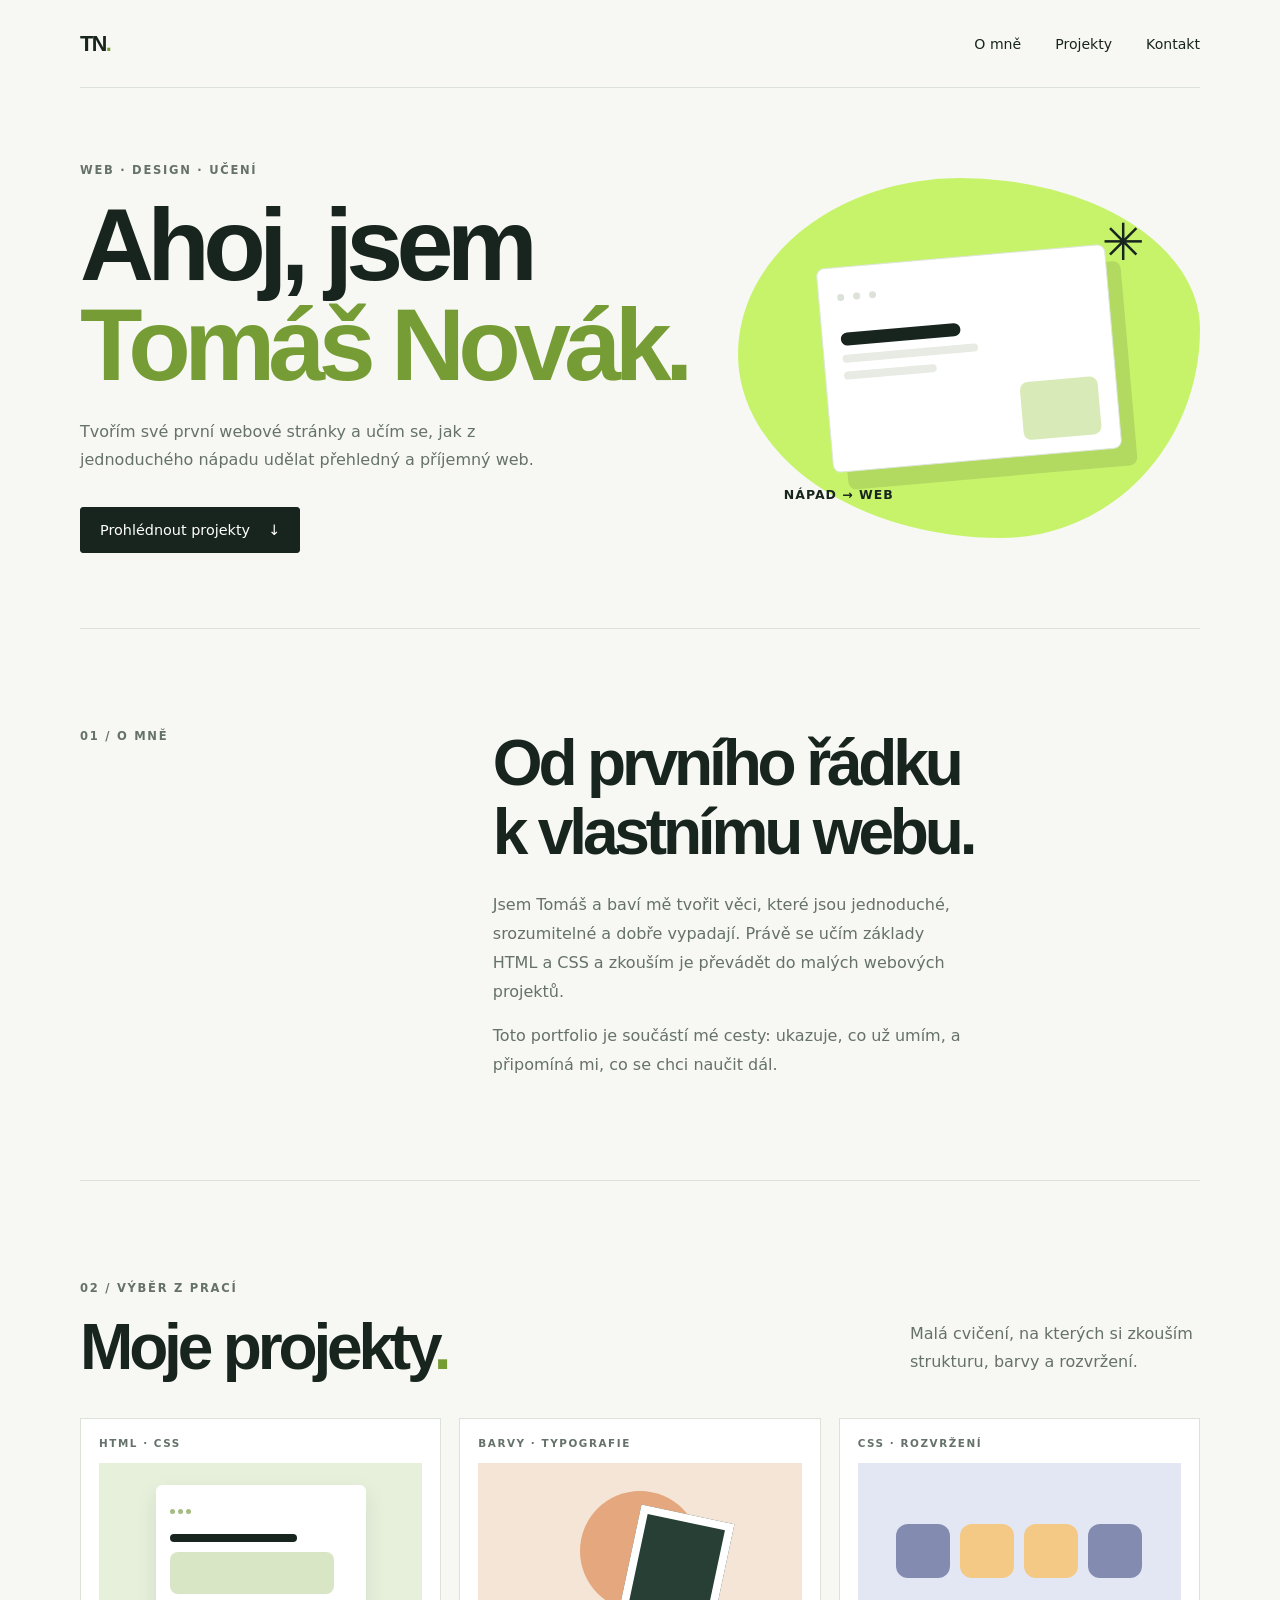
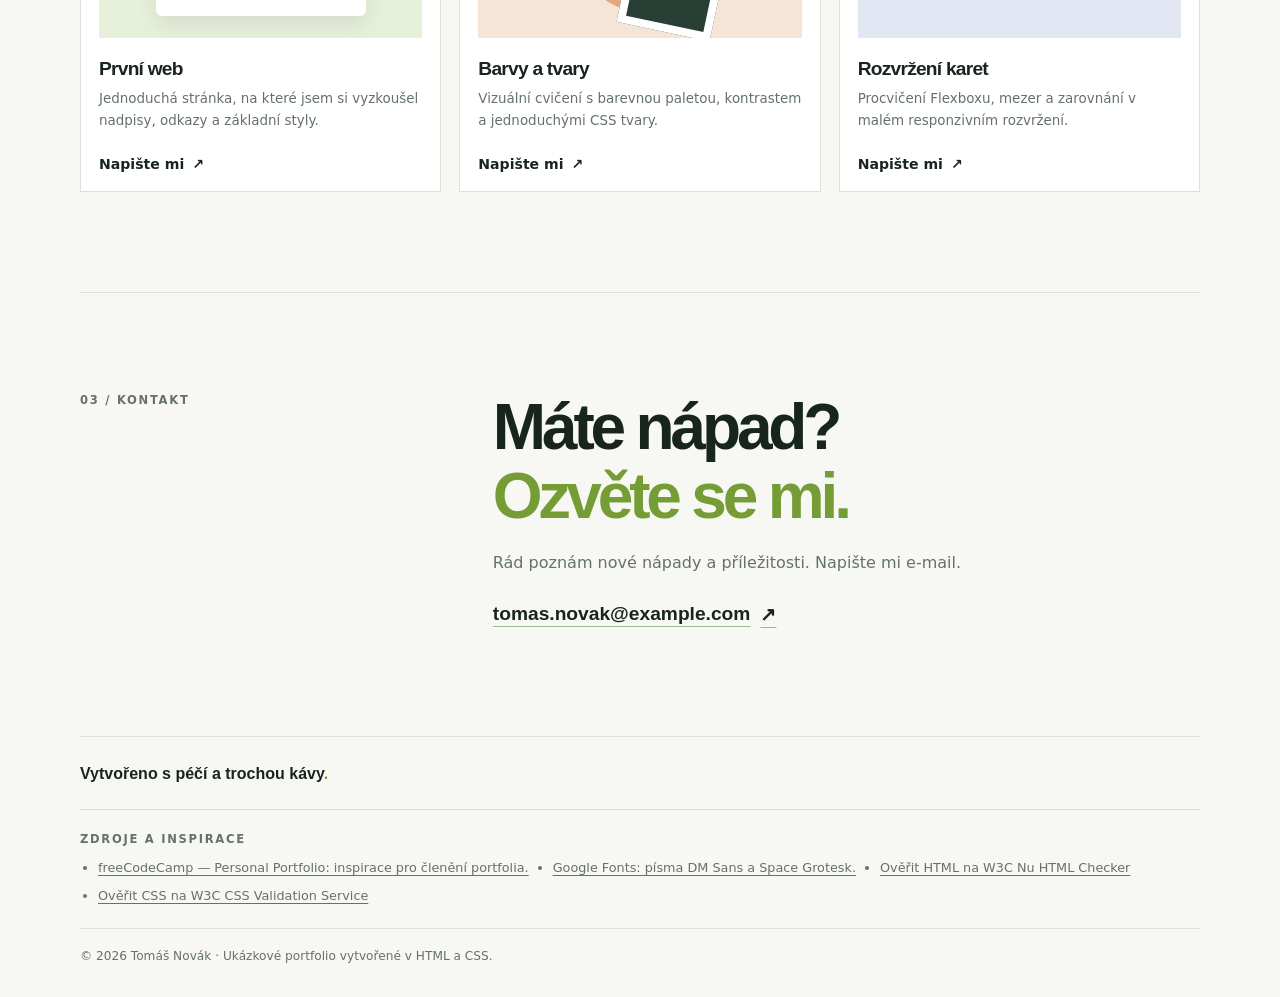
==== commit 30d8e62e: "validace" ====
--- a/index.html
+++ b/index.html
@@ -114,8 +114,8 @@
         <ul>
           <li><a href="https://personal-portfolio.freecodecamp.rocks/">freeCodeCamp — Personal Portfolio: inspirace pro členění portfolia.</a></li>
           <li><a href="https://fonts.google.com/">Google Fonts: písma DM Sans a Space Grotesk.</a></li>
-          <li><a href="https://validator.w3.org/nu/">W3C Nu HTML Checker: HTML validační odznak a validátor.</a></li>
-          <li><a href="https://jigsaw.w3.org/css-validator/">W3C CSS Validation Service: CSS validační odznak a validátor.</a></li>
+          <li><a href="https://validator.w3.org/nu/?doc=https%3A%2F%2Ftomasmelcr.github.io%2Fportfolio%2F" target="_blank" rel="noopener noreferrer">Ověřit HTML na W3C Nu HTML Checker</a></li>
+          <li><a href="https://jigsaw.w3.org/css-validator/validator?uri=https%3A%2F%2Ftomasmelcr.github.io%2Fportfolio%2Fstyle.css&amp;profile=css3svg&amp;usermedium=all&amp;warning=1&amp;vextwarning=&amp;lang=cs" target="_blank" rel="noopener noreferrer">Ověřit CSS na W3C CSS Validation Service</a></li>
         </ul>
       </div>
       <p class="copyright">© 2026 Tomáš Novák · Ukázkové portfolio vytvořené v HTML a CSS.</p>
